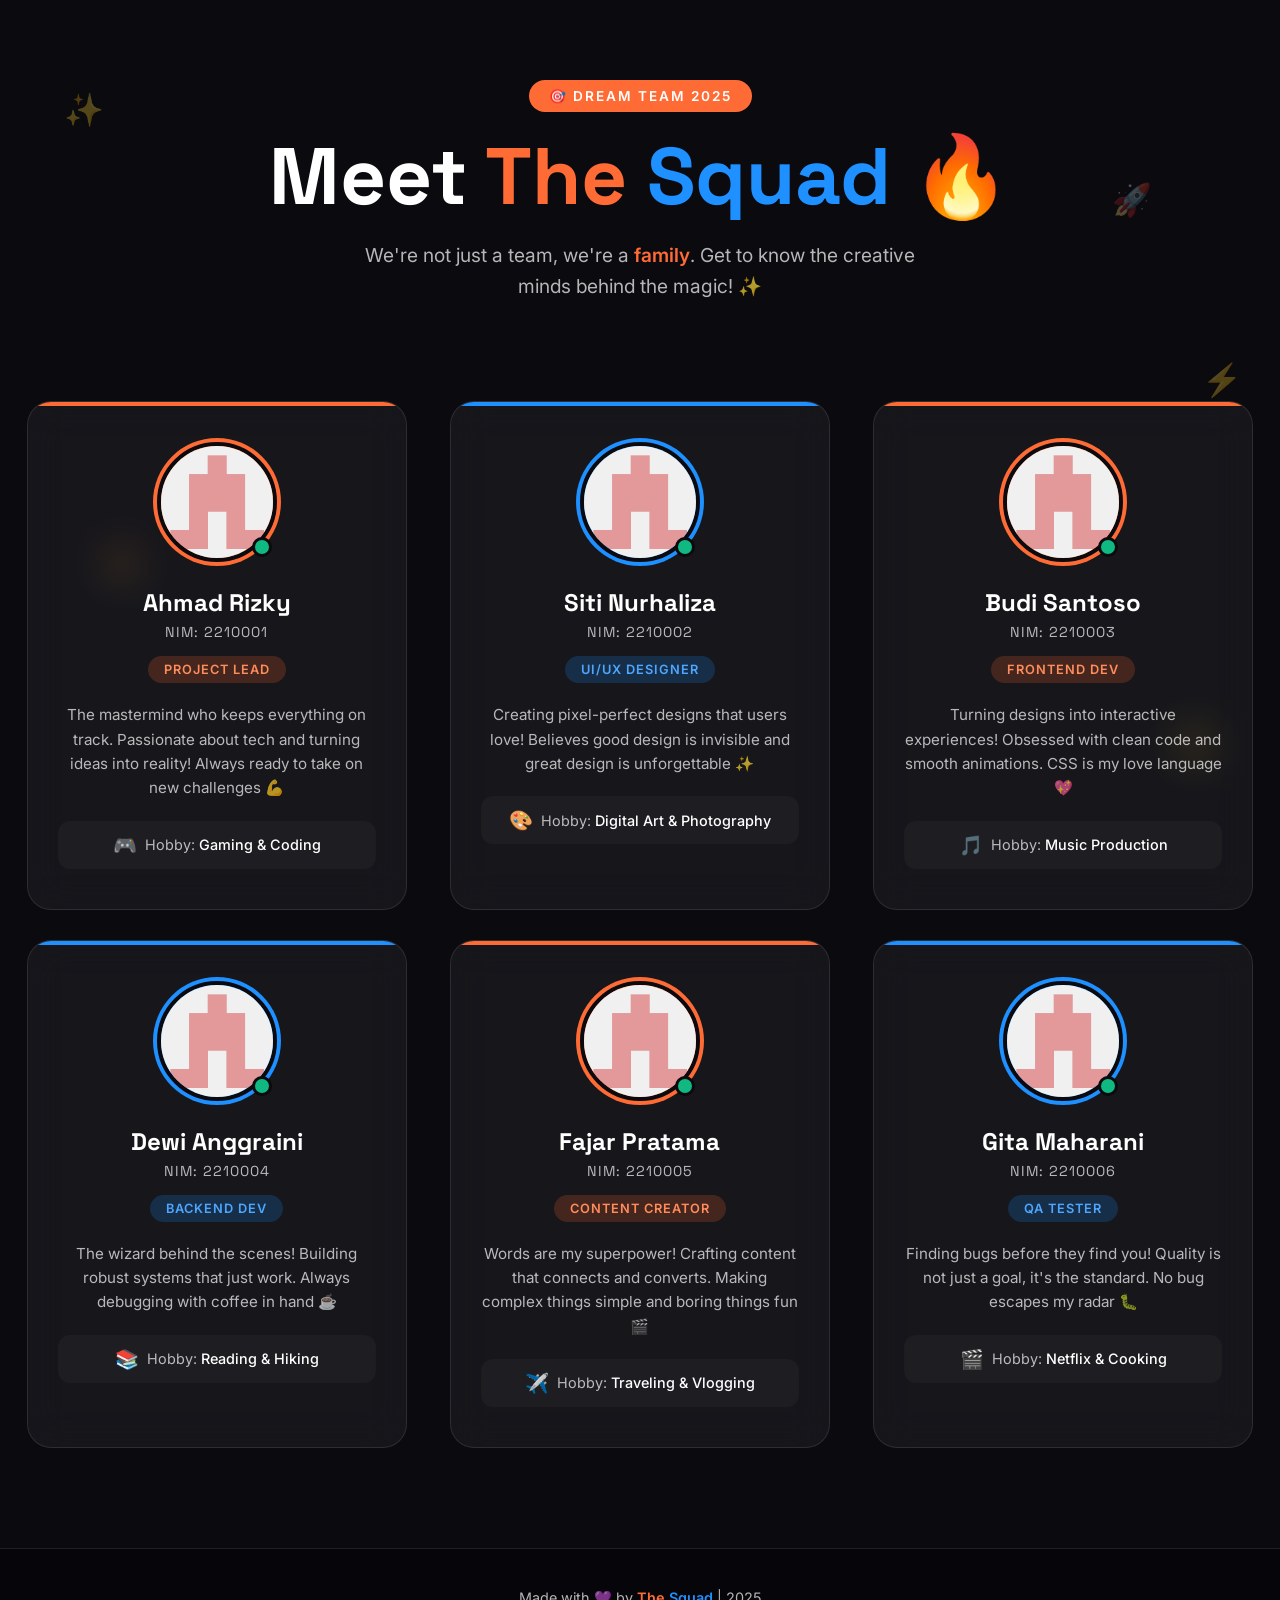
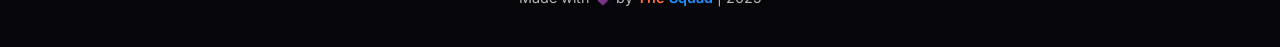
==== index.html @ 6468741b "Initial commit: Team landing page" ====
<!DOCTYPE html>
<html lang="en">

<head>
    <meta charset="UTF-8">
    <meta name="viewport" content="width=device-width, initial-scale=1.0">
    <title>Meet The Squad 🔥 | Our Amazing Team</title>
    <meta name="description" content="Get to know our incredible team members - the creative minds behind the magic!">
    <link rel="preconnect" href="https://fonts.googleapis.com">
    <link rel="preconnect" href="https://fonts.gstatic.com" crossorigin>
    <link
        href="https://fonts.googleapis.com/css2?family=Space+Grotesk:wght@400;500;600;700&family=Inter:wght@400;500;600&display=swap"
        rel="stylesheet">
    <link rel="stylesheet" href="styles.css">
</head>

<body>
    <!-- Background Pattern -->
    <div class="bg-pattern"></div>

    <!-- Floating Emojis -->
    <div class="floating-emoji" style="top: 10%; left: 5%;">✨</div>
    <div class="floating-emoji" style="top: 20%; right: 10%; animation-delay: -2s;">🚀</div>
    <div class="floating-emoji" style="top: 60%; left: 8%; animation-delay: -4s;">🔥</div>
    <div class="floating-emoji" style="top: 80%; right: 5%; animation-delay: -1s;">💪</div>
    <div class="floating-emoji" style="top: 40%; right: 3%; animation-delay: -3s;">⚡</div>

    <!-- Header -->
    <header>
        <div class="badge">🎯 Dream Team 2025</div>
        <h1>Meet <span class="highlight-orange">The</span> <span class="highlight-blue">Squad</span> 🔥</h1>
        <p class="subtitle">We're not just a team, we're a <span class="accent">family</span>. Get to know the creative
            minds behind the magic! ✨</p>
    </header>

    <!-- Team Section -->
    <section class="team-container">
        <div class="team-grid">
            <!-- Member 1 -->
            <div class="member-card">
                <div class="profile-wrapper">
                    <div class="profile-ring"></div>
                    <img src="imagefoto.png" alt="Ahmad Rizky" class="profile-img">
                    <div class="status-dot"></div>
                </div>
                <h3 class="member-name">Ahmad Rizky</h3>
                <p class="member-nim">NIM: 2210001</p>
                <span class="member-role">Project Lead</span>
                <p class="member-intro">The mastermind who keeps everything on track. Passionate about tech and turning
                    ideas into reality! Always ready to take on new challenges 💪</p>
                <div class="hobby-section">
                    <span class="hobby-icon">🎮</span>
                    <span class="hobby-text">Hobby: <span>Gaming & Coding</span></span>
                </div>
            </div>

            <!-- Member 2 -->
            <div class="member-card">
                <div class="profile-wrapper">
                    <div class="profile-ring"></div>
                    <img src="imagefoto.png" alt="Siti Nurhaliza" class="profile-img">
                    <div class="status-dot"></div>
                </div>
                <h3 class="member-name">Siti Nurhaliza</h3>
                <p class="member-nim">NIM: 2210002</p>
                <span class="member-role">UI/UX Designer</span>
                <p class="member-intro">Creating pixel-perfect designs that users love! Believes good design is
                    invisible and great design is unforgettable ✨</p>
                <div class="hobby-section">
                    <span class="hobby-icon">🎨</span>
                    <span class="hobby-text">Hobby: <span>Digital Art & Photography</span></span>
                </div>
            </div>

            <!-- Member 3 -->
            <div class="member-card">
                <div class="profile-wrapper">
                    <div class="profile-ring"></div>
                    <img src="imagefoto.png" alt="Budi Santoso" class="profile-img">
                    <div class="status-dot"></div>
                </div>
                <h3 class="member-name">Budi Santoso</h3>
                <p class="member-nim">NIM: 2210003</p>
                <span class="member-role">Frontend Dev</span>
                <p class="member-intro">Turning designs into interactive experiences! Obsessed with clean code and
                    smooth animations. CSS is my love language 💖</p>
                <div class="hobby-section">
                    <span class="hobby-icon">🎵</span>
                    <span class="hobby-text">Hobby: <span>Music Production</span></span>
                </div>
            </div>

            <!-- Member 4 -->
            <div class="member-card">
                <div class="profile-wrapper">
                    <div class="profile-ring"></div>
                    <img src="imagefoto.png" alt="Dewi Anggraini" class="profile-img">
                    <div class="status-dot"></div>
                </div>
                <h3 class="member-name">Dewi Anggraini</h3>
                <p class="member-nim">NIM: 2210004</p>
                <span class="member-role">Backend Dev</span>
                <p class="member-intro">The wizard behind the scenes! Building robust systems that just work. Always
                    debugging with coffee in hand ☕</p>
                <div class="hobby-section">
                    <span class="hobby-icon">📚</span>
                    <span class="hobby-text">Hobby: <span>Reading & Hiking</span></span>
                </div>
            </div>

            <!-- Member 5 -->
            <div class="member-card">
                <div class="profile-wrapper">
                    <div class="profile-ring"></div>
                    <img src="imagefoto.png" alt="Fajar Pratama" class="profile-img">
                    <div class="status-dot"></div>
                </div>
                <h3 class="member-name">Fajar Pratama</h3>
                <p class="member-nim">NIM: 2210005</p>
                <span class="member-role">Content Creator</span>
                <p class="member-intro">Words are my superpower! Crafting content that connects and converts. Making
                    complex things simple and boring things fun 🎬</p>
                <div class="hobby-section">
                    <span class="hobby-icon">✈️</span>
                    <span class="hobby-text">Hobby: <span>Traveling & Vlogging</span></span>
                </div>
            </div>

            <!-- Member 6 -->
            <div class="member-card">
                <div class="profile-wrapper">
                    <div class="profile-ring"></div>
                    <img src="imagefoto.png" alt="Gita Maharani" class="profile-img">
                    <div class="status-dot"></div>
                </div>
                <h3 class="member-name">Gita Maharani</h3>
                <p class="member-nim">NIM: 2210006</p>
                <span class="member-role">QA Tester</span>
                <p class="member-intro">Finding bugs before they find you! Quality is not just a goal, it's the
                    standard. No bug escapes my radar 🐛</p>
                <div class="hobby-section">
                    <span class="hobby-icon">🎬</span>
                    <span class="hobby-text">Hobby: <span>Netflix & Cooking</span></span>
                </div>
            </div>
        </div>
    </section>

    <!-- Footer -->
    <footer>
        <p class="footer-text">Made with 💜 by <span class="orange">The</span> <span class="blue">Squad</span> | 2025
        </p>
    </footer>

    <script src="script.js"></script>
</body>

</html>
---- styles.css ----
* {
    margin: 0;
    padding: 0;
    box-sizing: border-box;
}

:root {
    --orange: #ff6b35;
    --orange-light: #ff8c5a;
    --orange-dark: #e55a2b;
    --blue: #1e90ff;
    --blue-light: #4da6ff;
    --blue-dark: #0066cc;
    --dark-bg: #0a0a0f;
    --card-bg: rgba(255, 255, 255, 0.05);
    --text-primary: #ffffff;
    --text-secondary: rgba(255, 255, 255, 0.7);
    --glass-border: rgba(255, 255, 255, 0.1);
}

body {
    font-family: 'Inter', sans-serif;
    background: var(--dark-bg);
    color: var(--text-primary);
    min-height: 100vh;
    overflow-x: hidden;
}

/* Background Pattern */
.bg-pattern {
    position: fixed;
    top: 0;
    left: 0;
    width: 100%;
    height: 100%;
    z-index: -1;
    overflow: hidden;
    background: var(--dark-bg);
}

/* Floating Emojis */
.floating-emoji {
    position: fixed;
    font-size: 2rem;
    opacity: 0.3;
    animation: float 6s ease-in-out infinite;
    pointer-events: none;
    z-index: 0;
}

@keyframes float {

    0%,
    100% {
        transform: translateY(0) rotate(0deg);
    }

    50% {
        transform: translateY(-20px) rotate(10deg);
    }
}

/* Header Section */
header {
    text-align: center;
    padding: 80px 20px 60px;
    position: relative;
}

.badge {
    display: inline-block;
    background: var(--orange);
    padding: 8px 20px;
    border-radius: 50px;
    font-size: 0.85rem;
    font-weight: 600;
    text-transform: uppercase;
    letter-spacing: 2px;
    margin-bottom: 20px;
    animation: pulse 2s ease-in-out infinite;
}

@keyframes pulse {

    0%,
    100% {
        transform: scale(1);
    }

    50% {
        transform: scale(1.05);
    }
}

h1 {
    font-family: 'Space Grotesk', sans-serif;
    font-size: clamp(2.5rem, 8vw, 5rem);
    font-weight: 700;
    color: var(--text-primary);
    margin-bottom: 20px;
    line-height: 1.1;
}

h1 .highlight-orange {
    color: var(--orange);
}

h1 .highlight-blue {
    color: var(--blue);
}

.subtitle {
    font-size: 1.2rem;
    color: var(--text-secondary);
    max-width: 600px;
    margin: 0 auto;
    line-height: 1.6;
}

.subtitle .accent {
    color: var(--orange);
    font-weight: 600;
}

/* Team Grid */
.team-container {
    max-width: 1400px;
    margin: 0 auto;
    padding: 40px 20px 100px;
}

.team-grid {
    display: grid;
    grid-template-columns: repeat(auto-fit, minmax(320px, 1fr));
    gap: 30px;
    justify-items: center;
}

/* Member Card */
.member-card {
    background: var(--card-bg);
    backdrop-filter: blur(20px);
    border: 1px solid var(--glass-border);
    border-radius: 24px;
    padding: 40px 30px;
    width: 100%;
    max-width: 380px;
    text-align: center;
    position: relative;
    overflow: hidden;
    opacity: 0;
    transform: translateY(30px);
    transition: all 0.4s cubic-bezier(0.175, 0.885, 0.32, 1.275);
}

.member-card.visible {
    opacity: 1;
    transform: translateY(0);
}

.member-card::before {
    content: '';
    position: absolute;
    top: 0;
    left: 0;
    right: 0;
    height: 4px;
    border-radius: 24px 24px 0 0;
}

.member-card:nth-child(odd)::before {
    background: var(--orange);
}

.member-card:nth-child(even)::before {
    background: var(--blue);
}

.member-card:hover {
    transform: translateY(-10px) scale(1.02);
    border-color: rgba(255, 255, 255, 0.2);
}

.member-card:nth-child(odd):hover {
    box-shadow: 0 25px 50px -12px rgba(255, 107, 53, 0.3);
}

.member-card:nth-child(even):hover {
    box-shadow: 0 25px 50px -12px rgba(30, 144, 255, 0.3);
}

/* Profile Image */
.profile-wrapper {
    position: relative;
    width: 120px;
    height: 120px;
    margin: 0 auto 25px;
}

.profile-ring {
    position: absolute;
    inset: -4px;
    border-radius: 50%;
    padding: 4px;
}

.member-card:nth-child(odd) .profile-ring {
    background: var(--orange);
}

.member-card:nth-child(even) .profile-ring {
    background: var(--blue);
}

.profile-img {
    width: 120px;
    height: 120px;
    border-radius: 50%;
    object-fit: cover;
    border: 4px solid var(--dark-bg);
    position: relative;
    z-index: 1;
    transition: transform 0.3s ease;
}

.member-card:hover .profile-img {
    transform: scale(1.1);
}

.status-dot {
    position: absolute;
    bottom: 5px;
    right: 5px;
    width: 20px;
    height: 20px;
    background: #10b981;
    border: 3px solid var(--dark-bg);
    border-radius: 50%;
    z-index: 2;
    animation: statusPulse 2s ease-in-out infinite;
}

@keyframes statusPulse {

    0%,
    100% {
        box-shadow: 0 0 0 0 rgba(16, 185, 129, 0.4);
    }

    50% {
        box-shadow: 0 0 0 8px rgba(16, 185, 129, 0);
    }
}

/* Member Info */
.member-name {
    font-family: 'Space Grotesk', sans-serif;
    font-size: 1.5rem;
    font-weight: 700;
    margin-bottom: 5px;
}

.member-nim {
    font-size: 0.9rem;
    color: var(--text-secondary);
    margin-bottom: 15px;
    font-family: 'Space Grotesk', monospace;
    letter-spacing: 1px;
}

.member-role {
    display: inline-block;
    padding: 6px 16px;
    border-radius: 50px;
    font-size: 0.8rem;
    font-weight: 600;
    margin-bottom: 20px;
    text-transform: uppercase;
    letter-spacing: 1px;
}

.member-card:nth-child(odd) .member-role {
    background: rgba(255, 107, 53, 0.2);
    color: var(--orange-light);
}

.member-card:nth-child(even) .member-role {
    background: rgba(30, 144, 255, 0.2);
    color: var(--blue-light);
}

.member-intro {
    font-size: 0.95rem;
    color: var(--text-secondary);
    line-height: 1.6;
    margin-bottom: 20px;
}

/* Hobby Tag */
.hobby-section {
    display: flex;
    align-items: center;
    justify-content: center;
    gap: 8px;
    padding: 12px;
    background: rgba(255, 255, 255, 0.03);
    border-radius: 12px;
    margin-top: 15px;
}

.hobby-icon {
    font-size: 1.2rem;
}

.hobby-text {
    font-size: 0.9rem;
    color: var(--text-secondary);
}

.hobby-text span {
    color: var(--text-primary);
    font-weight: 500;
}

/* Footer */
footer {
    text-align: center;
    padding: 40px 20px;
    border-top: 1px solid var(--glass-border);
    background: rgba(0, 0, 0, 0.3);
}

.footer-text {
    color: var(--text-secondary);
    font-size: 0.9rem;
}

.footer-text .orange {
    color: var(--orange);
    font-weight: 600;
}

.footer-text .blue {
    color: var(--blue);
    font-weight: 600;
}

/* Responsive */
@media (max-width: 768px) {
    header {
        padding: 60px 20px 40px;
    }

    .team-grid {
        grid-template-columns: 1fr;
    }

    .member-card {
        max-width: 100%;
    }
}
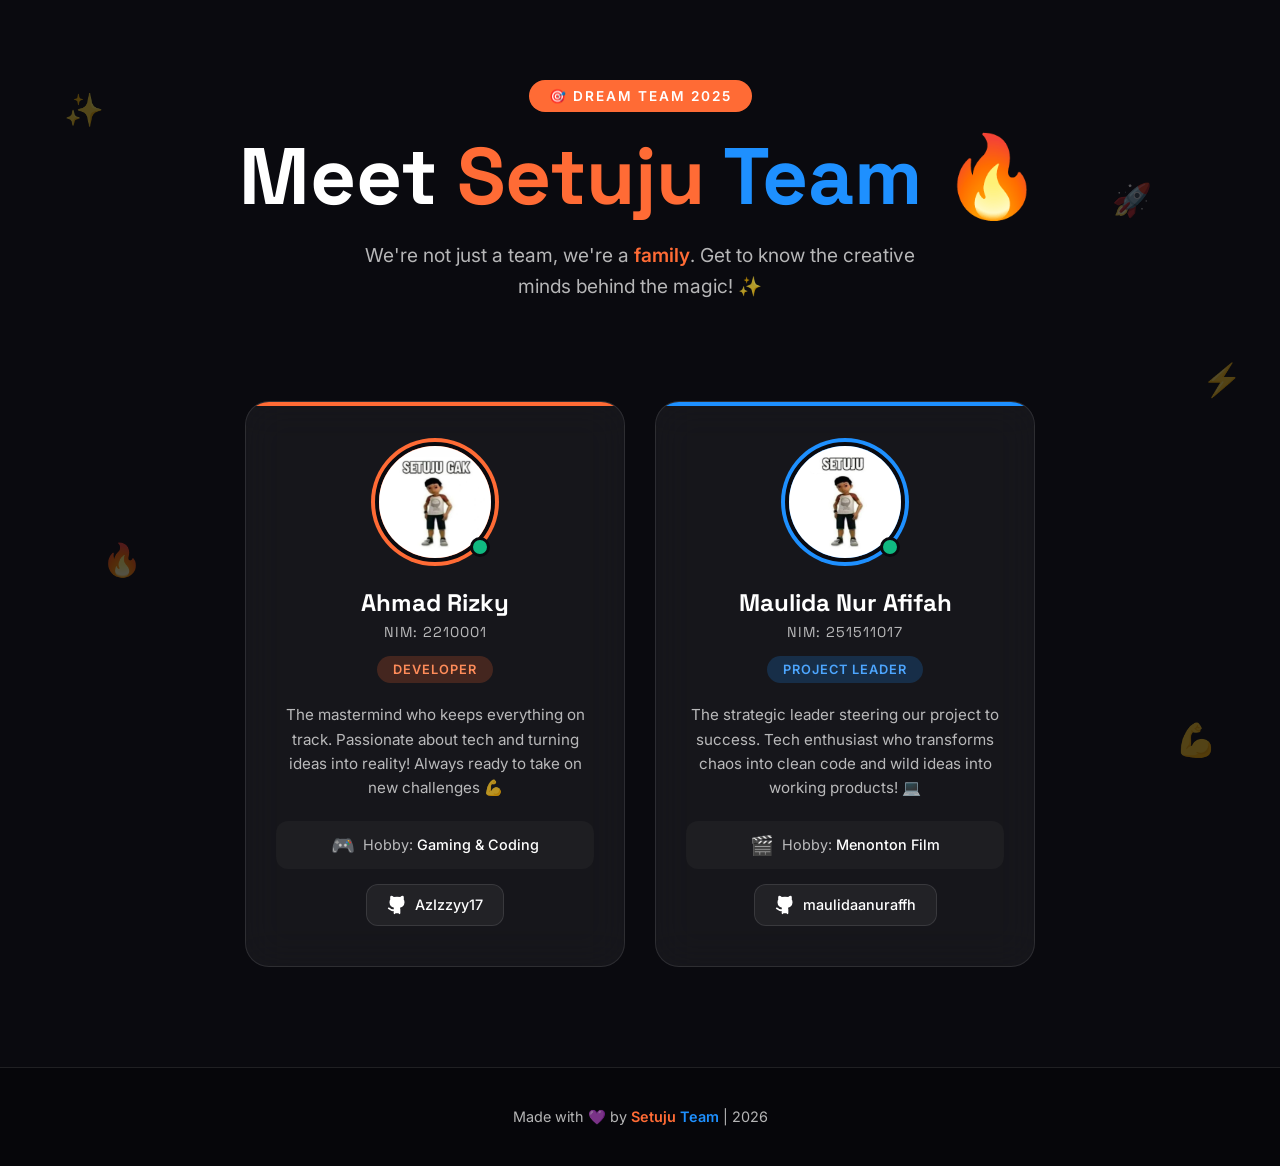
==== commit c26a5e3e: "Update: identitas Maulida" ====
--- a/index.html
+++ b/index.html
@@ -4,7 +4,7 @@
 <head>
     <meta charset="UTF-8">
     <meta name="viewport" content="width=device-width, initial-scale=1.0">
-    <title>Meet The Squad 🔥 | Our Amazing Team</title>
+    <title>Meet Setuju Team 🔥 | Our Amazing Team</title>
     <meta name="description" content="Get to know our incredible team members - the creative minds behind the magic!">
     <link rel="preconnect" href="https://fonts.googleapis.com">
     <link rel="preconnect" href="https://fonts.gstatic.com" crossorigin>
@@ -28,7 +28,7 @@
     <!-- Header -->
     <header>
         <div class="badge">🎯 Dream Team 2025</div>
-        <h1>Meet <span class="highlight-orange">The</span> <span class="highlight-blue">Squad</span> 🔥</h1>
+        <h1>Meet <span class="highlight-orange">Setuju</span> <span class="highlight-blue">Team</span> 🔥</h1>
         <p class="subtitle">We're not just a team, we're a <span class="accent">family</span>. Get to know the creative
             minds behind the magic! ✨</p>
     </header>
@@ -40,17 +40,23 @@
             <div class="member-card">
                 <div class="profile-wrapper">
                     <div class="profile-ring"></div>
-                    <img src="imagefoto.png" alt="Ahmad Rizky" class="profile-img">
+                    <img src="ikhwan.jpeg" alt="Ahmad Rizky" class="profile-img">
                     <div class="status-dot"></div>
                 </div>
                 <h3 class="member-name">Ahmad Rizky</h3>
                 <p class="member-nim">NIM: 2210001</p>
-                <span class="member-role">Project Lead</span>
+                <span class="member-role">Developer</span>
                 <p class="member-intro">The mastermind who keeps everything on track. Passionate about tech and turning
                     ideas into reality! Always ready to take on new challenges 💪</p>
                 <div class="hobby-section">
                     <span class="hobby-icon">🎮</span>
                     <span class="hobby-text">Hobby: <span>Gaming & Coding</span></span>
+                </div>
+                <div class="social-links">
+                <a href="https://github.com/AzIzzyy17" target="_blank" class="github-btn">
+                    <svg xmlns="http://www.w3.org/2000/svg" width="20" height="20" viewBox="0 0 24 24" fill="none" stroke="currentColor" stroke-width="2" stroke-linecap="round" stroke-linejoin="round" class="github-icon"><path d="M15 22v-4a4.8 4.8 0 0 0-1-3.5c3 0 6-2 6-5.5.08-1.25-.27-2.48-1-3.5.28-1.15.28-2.35 0-3.5 0 0-1 0-3 1.5-2.64-.5-5.36-.5-8 0C6 2 5 2 5 2c-.3 1.15-.3 2.35 0 3.5A5.403 5.403 0 0 0 4 9c0 3.5 3 5.5 6 5.5-.39.49-.68 1.05-.85 1.65-.17.6-.22 1.23-.15 1.85v4"></path><path d="M9 18c-4.51 2-5-2-7-2"></path></svg>
+                    AzIzzyy17
+                </a>
                 </div>
             </div>
 
@@ -58,97 +64,32 @@
             <div class="member-card">
                 <div class="profile-wrapper">
                     <div class="profile-ring"></div>
-                    <img src="imagefoto.png" alt="Siti Nurhaliza" class="profile-img">
+                    <img src="maulida.jpeg" alt="Maulida Nur Afifah" class="profile-img">
                     <div class="status-dot"></div>
                 </div>
-                <h3 class="member-name">Siti Nurhaliza</h3>
-                <p class="member-nim">NIM: 2210002</p>
-                <span class="member-role">UI/UX Designer</span>
-                <p class="member-intro">Creating pixel-perfect designs that users love! Believes good design is
-                    invisible and great design is unforgettable ✨</p>
+                <h3 class="member-name">Maulida Nur Afifah</h3>
+                <p class="member-nim">NIM: 251511017</p>
+                <span class="member-role">Project Leader</span>
+                <p class="member-intro">The strategic leader steering our project to success. Tech enthusiast who transforms 
+                    chaos into clean code and wild ideas into working products! 💻</p>
                 <div class="hobby-section">
-                    <span class="hobby-icon">🎨</span>
-                    <span class="hobby-text">Hobby: <span>Digital Art & Photography</span></span>
+                    <span class="hobby-icon">🎬</span>
+                    <span class="hobby-text">Hobby: <span>Menonton Film</span></span>
+                </div>
+                <div class="social-links">
+                <a href="https://github.com/maulidaanuraffh" target="_blank" class="github-btn">
+                    <svg xmlns="http://www.w3.org/2000/svg" width="20" height="20" viewBox="0 0 24 24" fill="none" stroke="currentColor" stroke-width="2" stroke-linecap="round" stroke-linejoin="round" class="github-icon"><path d="M15 22v-4a4.8 4.8 0 0 0-1-3.5c3 0 6-2 6-5.5.08-1.25-.27-2.48-1-3.5.28-1.15.28-2.35 0-3.5 0 0-1 0-3 1.5-2.64-.5-5.36-.5-8 0C6 2 5 2 5 2c-.3 1.15-.3 2.35 0 3.5A5.403 5.403 0 0 0 4 9c0 3.5 3 5.5 6 5.5-.39.49-.68 1.05-.85 1.65-.17.6-.22 1.23-.15 1.85v4"></path><path d="M9 18c-4.51 2-5-2-7-2"></path></svg>
+                    maulidaanuraffh
+                </a>
                 </div>
             </div>
 
-            <!-- Member 3 -->
-            <div class="member-card">
-                <div class="profile-wrapper">
-                    <div class="profile-ring"></div>
-                    <img src="imagefoto.png" alt="Budi Santoso" class="profile-img">
-                    <div class="status-dot"></div>
-                </div>
-                <h3 class="member-name">Budi Santoso</h3>
-                <p class="member-nim">NIM: 2210003</p>
-                <span class="member-role">Frontend Dev</span>
-                <p class="member-intro">Turning designs into interactive experiences! Obsessed with clean code and
-                    smooth animations. CSS is my love language 💖</p>
-                <div class="hobby-section">
-                    <span class="hobby-icon">🎵</span>
-                    <span class="hobby-text">Hobby: <span>Music Production</span></span>
-                </div>
-            </div>
-
-            <!-- Member 4 -->
-            <div class="member-card">
-                <div class="profile-wrapper">
-                    <div class="profile-ring"></div>
-                    <img src="imagefoto.png" alt="Dewi Anggraini" class="profile-img">
-                    <div class="status-dot"></div>
-                </div>
-                <h3 class="member-name">Dewi Anggraini</h3>
-                <p class="member-nim">NIM: 2210004</p>
-                <span class="member-role">Backend Dev</span>
-                <p class="member-intro">The wizard behind the scenes! Building robust systems that just work. Always
-                    debugging with coffee in hand ☕</p>
-                <div class="hobby-section">
-                    <span class="hobby-icon">📚</span>
-                    <span class="hobby-text">Hobby: <span>Reading & Hiking</span></span>
-                </div>
-            </div>
-
-            <!-- Member 5 -->
-            <div class="member-card">
-                <div class="profile-wrapper">
-                    <div class="profile-ring"></div>
-                    <img src="imagefoto.png" alt="Fajar Pratama" class="profile-img">
-                    <div class="status-dot"></div>
-                </div>
-                <h3 class="member-name">Fajar Pratama</h3>
-                <p class="member-nim">NIM: 2210005</p>
-                <span class="member-role">Content Creator</span>
-                <p class="member-intro">Words are my superpower! Crafting content that connects and converts. Making
-                    complex things simple and boring things fun 🎬</p>
-                <div class="hobby-section">
-                    <span class="hobby-icon">✈️</span>
-                    <span class="hobby-text">Hobby: <span>Traveling & Vlogging</span></span>
-                </div>
-            </div>
-
-            <!-- Member 6 -->
-            <div class="member-card">
-                <div class="profile-wrapper">
-                    <div class="profile-ring"></div>
-                    <img src="imagefoto.png" alt="Gita Maharani" class="profile-img">
-                    <div class="status-dot"></div>
-                </div>
-                <h3 class="member-name">Gita Maharani</h3>
-                <p class="member-nim">NIM: 2210006</p>
-                <span class="member-role">QA Tester</span>
-                <p class="member-intro">Finding bugs before they find you! Quality is not just a goal, it's the
-                    standard. No bug escapes my radar 🐛</p>
-                <div class="hobby-section">
-                    <span class="hobby-icon">🎬</span>
-                    <span class="hobby-text">Hobby: <span>Netflix & Cooking</span></span>
-                </div>
-            </div>
         </div>
     </section>
 
     <!-- Footer -->
     <footer>
-        <p class="footer-text">Made with 💜 by <span class="orange">The</span> <span class="blue">Squad</span> | 2025
+        <p class="footer-text">Made with 💜 by <span class="orange">Setuju</span> <span class="blue">Team</span> | 2026
         </p>
     </footer>
 
--- a/styles.css
+++ b/styles.css
@@ -130,10 +130,12 @@
 }
 
 .team-grid {
-    display: grid;
-    grid-template-columns: repeat(auto-fit, minmax(320px, 1fr));
+    display: flex;
+    flex-wrap: wrap;
     gap: 30px;
-    justify-items: center;
+    justify-content: center;
+    max-width: 850px;
+    margin: 0 auto;
 }
 
 /* Member Card */
@@ -322,6 +324,45 @@
     font-weight: 500;
 }
 
+/* GitHub Button */
+.github-btn {
+    display: inline-flex;
+    align-items: center;
+    gap: 8px;
+    padding: 10px 20px;
+    margin-top: 15px;
+    background: rgba(255, 255, 255, 0.05);
+    border: 1px solid var(--glass-border);
+    border-radius: 12px;
+    color: var(--text-primary);
+    text-decoration: none;
+    font-size: 0.9rem;
+    font-weight: 500;
+    transition: all 0.3s ease;
+}
+
+.github-btn:hover {
+    background: rgba(255, 255, 255, 0.1);
+    border-color: rgba(255, 255, 255, 0.3);
+    transform: translateY(-2px);
+}
+
+.member-card:nth-child(odd) .github-btn:hover {
+    border-color: var(--orange);
+    box-shadow: 0 0 20px rgba(255, 107, 53, 0.3);
+}
+
+.member-card:nth-child(even) .github-btn:hover {
+    border-color: var(--blue);
+    box-shadow: 0 0 20px rgba(30, 144, 255, 0.3);
+}
+
+.github-icon {
+    width: 20px;
+    height: 20px;
+    fill: currentColor;
+}
+
 /* Footer */
 footer {
     text-align: center;
@@ -352,7 +393,8 @@
     }
 
     .team-grid {
-        grid-template-columns: 1fr;
+        flex-direction: column;
+        align-items: center;
     }
 
     .member-card {
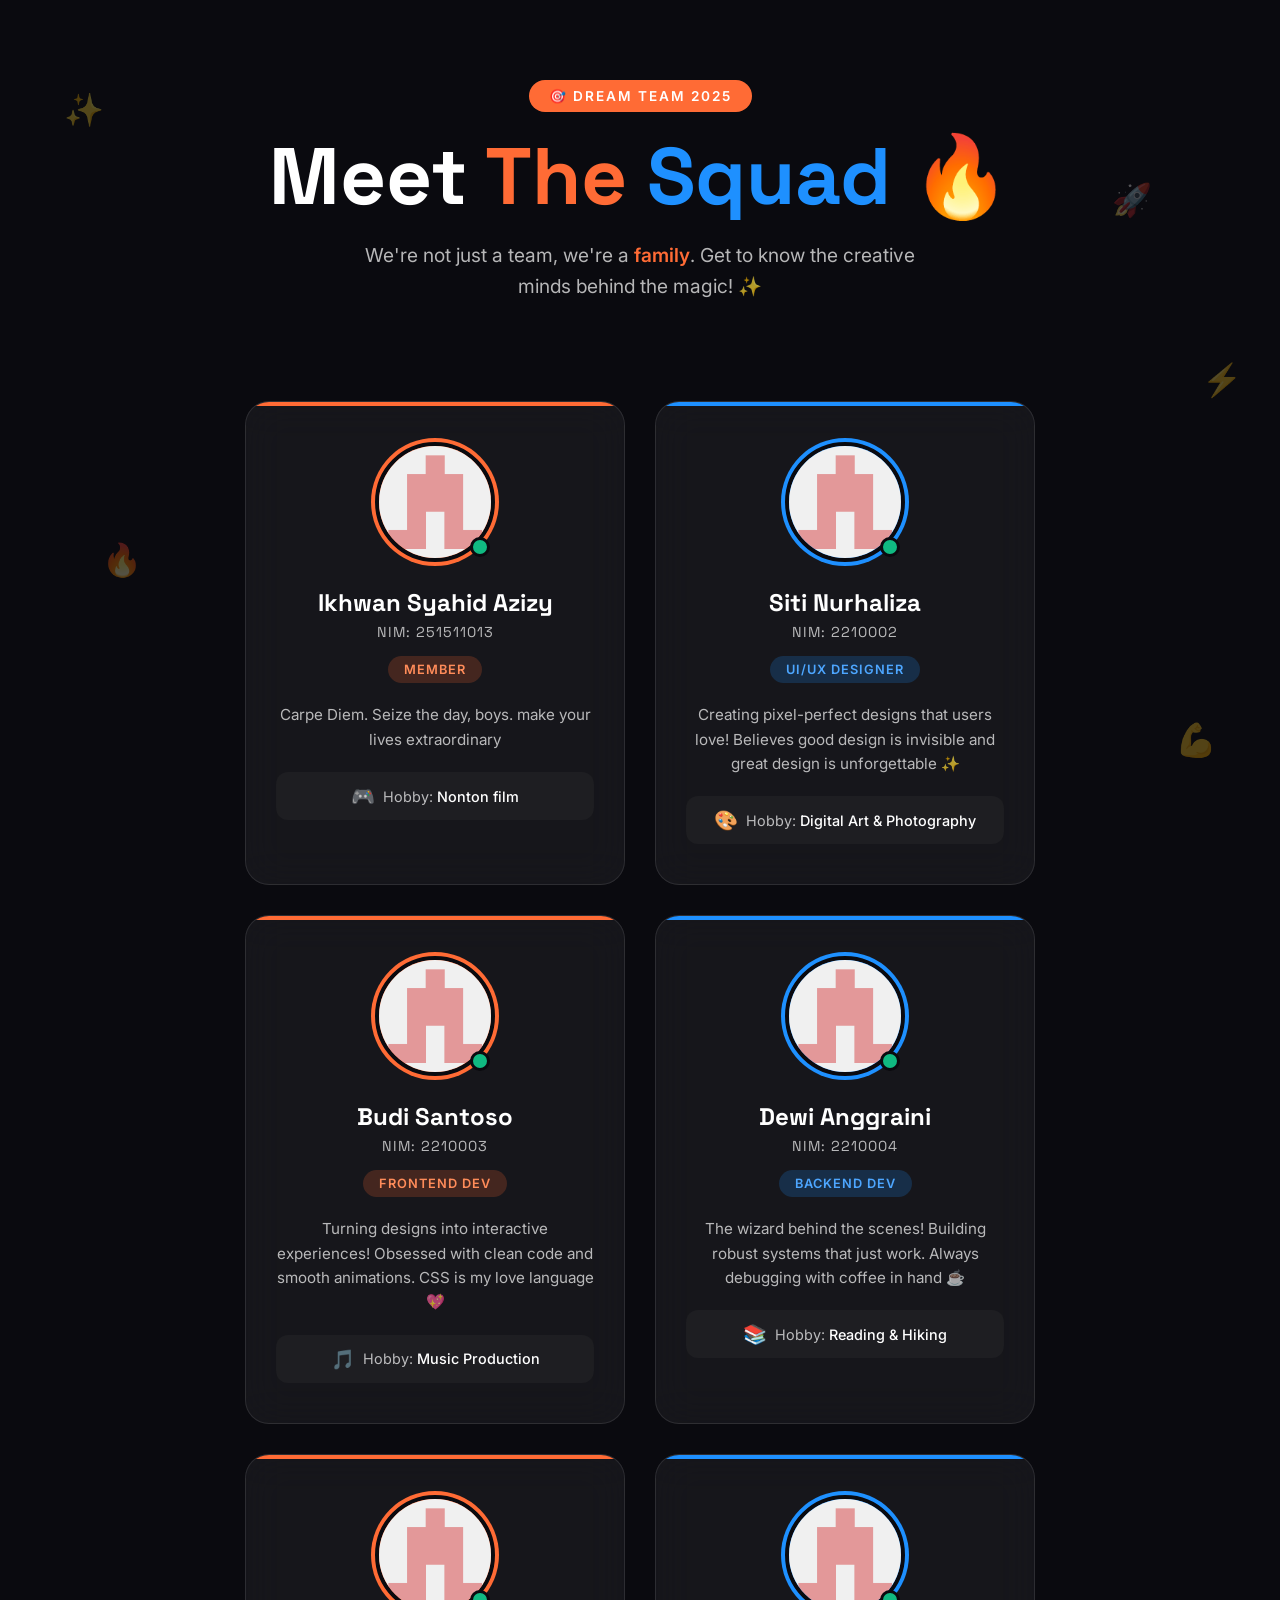
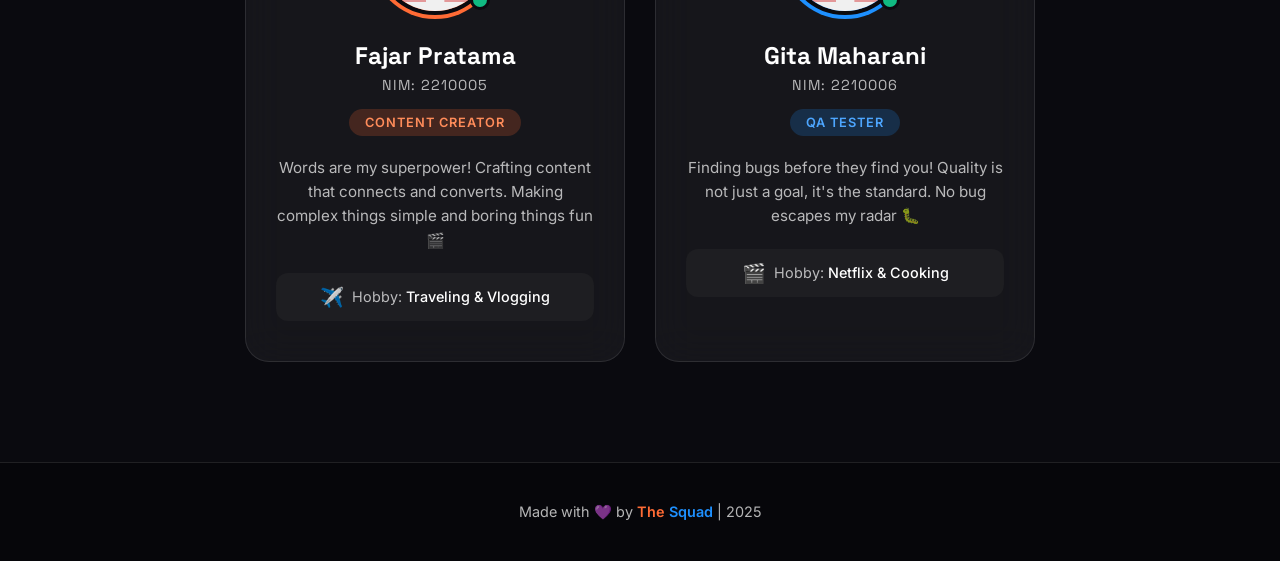
==== commit ace268fe: "Update: identitas Ikhwan Izzy" ====
--- a/index.html
+++ b/index.html
@@ -4,7 +4,7 @@
 <head>
     <meta charset="UTF-8">
     <meta name="viewport" content="width=device-width, initial-scale=1.0">
-    <title>Meet Setuju Team 🔥 | Our Amazing Team</title>
+    <title>Meet The Squad 🔥 | Our Amazing Team</title>
     <meta name="description" content="Get to know our incredible team members - the creative minds behind the magic!">
     <link rel="preconnect" href="https://fonts.googleapis.com">
     <link rel="preconnect" href="https://fonts.gstatic.com" crossorigin>
@@ -28,7 +28,7 @@
     <!-- Header -->
     <header>
         <div class="badge">🎯 Dream Team 2025</div>
-        <h1>Meet <span class="highlight-orange">Setuju</span> <span class="highlight-blue">Team</span> 🔥</h1>
+        <h1>Meet <span class="highlight-orange">The</span> <span class="highlight-blue">Squad</span> 🔥</h1>
         <p class="subtitle">We're not just a team, we're a <span class="accent">family</span>. Get to know the creative
             minds behind the magic! ✨</p>
     </header>
@@ -40,23 +40,16 @@
             <div class="member-card">
                 <div class="profile-wrapper">
                     <div class="profile-ring"></div>
-                    <img src="ikhwan.jpeg" alt="Ahmad Rizky" class="profile-img">
+                    <img src="imagefoto.png" alt="Ahmad Rizky" class="profile-img">
                     <div class="status-dot"></div>
                 </div>
-                <h3 class="member-name">Ahmad Rizky</h3>
-                <p class="member-nim">NIM: 2210001</p>
-                <span class="member-role">Developer</span>
-                <p class="member-intro">The mastermind who keeps everything on track. Passionate about tech and turning
-                    ideas into reality! Always ready to take on new challenges 💪</p>
+                <h3 class="member-name">Ikhwan Syahid Azizy</h3>
+                <p class="member-nim">NIM: 251511013</p>
+                <span class="member-role">Member</span>
+                <p class="member-intro">Carpe Diem. Seize the day, boys. make your lives extraordinary</p>
                 <div class="hobby-section">
                     <span class="hobby-icon">🎮</span>
-                    <span class="hobby-text">Hobby: <span>Gaming & Coding</span></span>
-                </div>
-                <div class="social-links">
-                <a href="https://github.com/AzIzzyy17" target="_blank" class="github-btn">
-                    <svg xmlns="http://www.w3.org/2000/svg" width="20" height="20" viewBox="0 0 24 24" fill="none" stroke="currentColor" stroke-width="2" stroke-linecap="round" stroke-linejoin="round" class="github-icon"><path d="M15 22v-4a4.8 4.8 0 0 0-1-3.5c3 0 6-2 6-5.5.08-1.25-.27-2.48-1-3.5.28-1.15.28-2.35 0-3.5 0 0-1 0-3 1.5-2.64-.5-5.36-.5-8 0C6 2 5 2 5 2c-.3 1.15-.3 2.35 0 3.5A5.403 5.403 0 0 0 4 9c0 3.5 3 5.5 6 5.5-.39.49-.68 1.05-.85 1.65-.17.6-.22 1.23-.15 1.85v4"></path><path d="M9 18c-4.51 2-5-2-7-2"></path></svg>
-                    AzIzzyy17
-                </a>
+                    <span class="hobby-text">Hobby: <span>Nonton film</span></span>
                 </div>
             </div>
 
@@ -64,32 +57,97 @@
             <div class="member-card">
                 <div class="profile-wrapper">
                     <div class="profile-ring"></div>
-                    <img src="maulida.jpeg" alt="Maulida Nur Afifah" class="profile-img">
+                    <img src="imagefoto.png" alt="Siti Nurhaliza" class="profile-img">
                     <div class="status-dot"></div>
                 </div>
-                <h3 class="member-name">Maulida Nur Afifah</h3>
-                <p class="member-nim">NIM: 251511017</p>
-                <span class="member-role">Project Leader</span>
-                <p class="member-intro">The strategic leader steering our project to success. Tech enthusiast who transforms 
-                    chaos into clean code and wild ideas into working products! 💻</p>
+                <h3 class="member-name">Siti Nurhaliza</h3>
+                <p class="member-nim">NIM: 2210002</p>
+                <span class="member-role">UI/UX Designer</span>
+                <p class="member-intro">Creating pixel-perfect designs that users love! Believes good design is
+                    invisible and great design is unforgettable ✨</p>
                 <div class="hobby-section">
-                    <span class="hobby-icon">🎬</span>
-                    <span class="hobby-text">Hobby: <span>Menonton Film</span></span>
-                </div>
-                <div class="social-links">
-                <a href="https://github.com/maulidaanuraffh" target="_blank" class="github-btn">
-                    <svg xmlns="http://www.w3.org/2000/svg" width="20" height="20" viewBox="0 0 24 24" fill="none" stroke="currentColor" stroke-width="2" stroke-linecap="round" stroke-linejoin="round" class="github-icon"><path d="M15 22v-4a4.8 4.8 0 0 0-1-3.5c3 0 6-2 6-5.5.08-1.25-.27-2.48-1-3.5.28-1.15.28-2.35 0-3.5 0 0-1 0-3 1.5-2.64-.5-5.36-.5-8 0C6 2 5 2 5 2c-.3 1.15-.3 2.35 0 3.5A5.403 5.403 0 0 0 4 9c0 3.5 3 5.5 6 5.5-.39.49-.68 1.05-.85 1.65-.17.6-.22 1.23-.15 1.85v4"></path><path d="M9 18c-4.51 2-5-2-7-2"></path></svg>
-                    maulidaanuraffh
-                </a>
+                    <span class="hobby-icon">🎨</span>
+                    <span class="hobby-text">Hobby: <span>Digital Art & Photography</span></span>
                 </div>
             </div>
 
+            <!-- Member 3 -->
+            <div class="member-card">
+                <div class="profile-wrapper">
+                    <div class="profile-ring"></div>
+                    <img src="imagefoto.png" alt="Budi Santoso" class="profile-img">
+                    <div class="status-dot"></div>
+                </div>
+                <h3 class="member-name">Budi Santoso</h3>
+                <p class="member-nim">NIM: 2210003</p>
+                <span class="member-role">Frontend Dev</span>
+                <p class="member-intro">Turning designs into interactive experiences! Obsessed with clean code and
+                    smooth animations. CSS is my love language 💖</p>
+                <div class="hobby-section">
+                    <span class="hobby-icon">🎵</span>
+                    <span class="hobby-text">Hobby: <span>Music Production</span></span>
+                </div>
+            </div>
+
+            <!-- Member 4 -->
+            <div class="member-card">
+                <div class="profile-wrapper">
+                    <div class="profile-ring"></div>
+                    <img src="imagefoto.png" alt="Dewi Anggraini" class="profile-img">
+                    <div class="status-dot"></div>
+                </div>
+                <h3 class="member-name">Dewi Anggraini</h3>
+                <p class="member-nim">NIM: 2210004</p>
+                <span class="member-role">Backend Dev</span>
+                <p class="member-intro">The wizard behind the scenes! Building robust systems that just work. Always
+                    debugging with coffee in hand ☕</p>
+                <div class="hobby-section">
+                    <span class="hobby-icon">📚</span>
+                    <span class="hobby-text">Hobby: <span>Reading & Hiking</span></span>
+                </div>
+            </div>
+
+            <!-- Member 5 -->
+            <div class="member-card">
+                <div class="profile-wrapper">
+                    <div class="profile-ring"></div>
+                    <img src="imagefoto.png" alt="Fajar Pratama" class="profile-img">
+                    <div class="status-dot"></div>
+                </div>
+                <h3 class="member-name">Fajar Pratama</h3>
+                <p class="member-nim">NIM: 2210005</p>
+                <span class="member-role">Content Creator</span>
+                <p class="member-intro">Words are my superpower! Crafting content that connects and converts. Making
+                    complex things simple and boring things fun 🎬</p>
+                <div class="hobby-section">
+                    <span class="hobby-icon">✈️</span>
+                    <span class="hobby-text">Hobby: <span>Traveling & Vlogging</span></span>
+                </div>
+            </div>
+
+            <!-- Member 6 -->
+            <div class="member-card">
+                <div class="profile-wrapper">
+                    <div class="profile-ring"></div>
+                    <img src="imagefoto.png" alt="Gita Maharani" class="profile-img">
+                    <div class="status-dot"></div>
+                </div>
+                <h3 class="member-name">Gita Maharani</h3>
+                <p class="member-nim">NIM: 2210006</p>
+                <span class="member-role">QA Tester</span>
+                <p class="member-intro">Finding bugs before they find you! Quality is not just a goal, it's the
+                    standard. No bug escapes my radar 🐛</p>
+                <div class="hobby-section">
+                    <span class="hobby-icon">🎬</span>
+                    <span class="hobby-text">Hobby: <span>Netflix & Cooking</span></span>
+                </div>
+            </div>
         </div>
     </section>
 
     <!-- Footer -->
     <footer>
-        <p class="footer-text">Made with 💜 by <span class="orange">Setuju</span> <span class="blue">Team</span> | 2026
+        <p class="footer-text">Made with 💜 by <span class="orange">The</span> <span class="blue">Squad</span> | 2025
         </p>
     </footer>
 
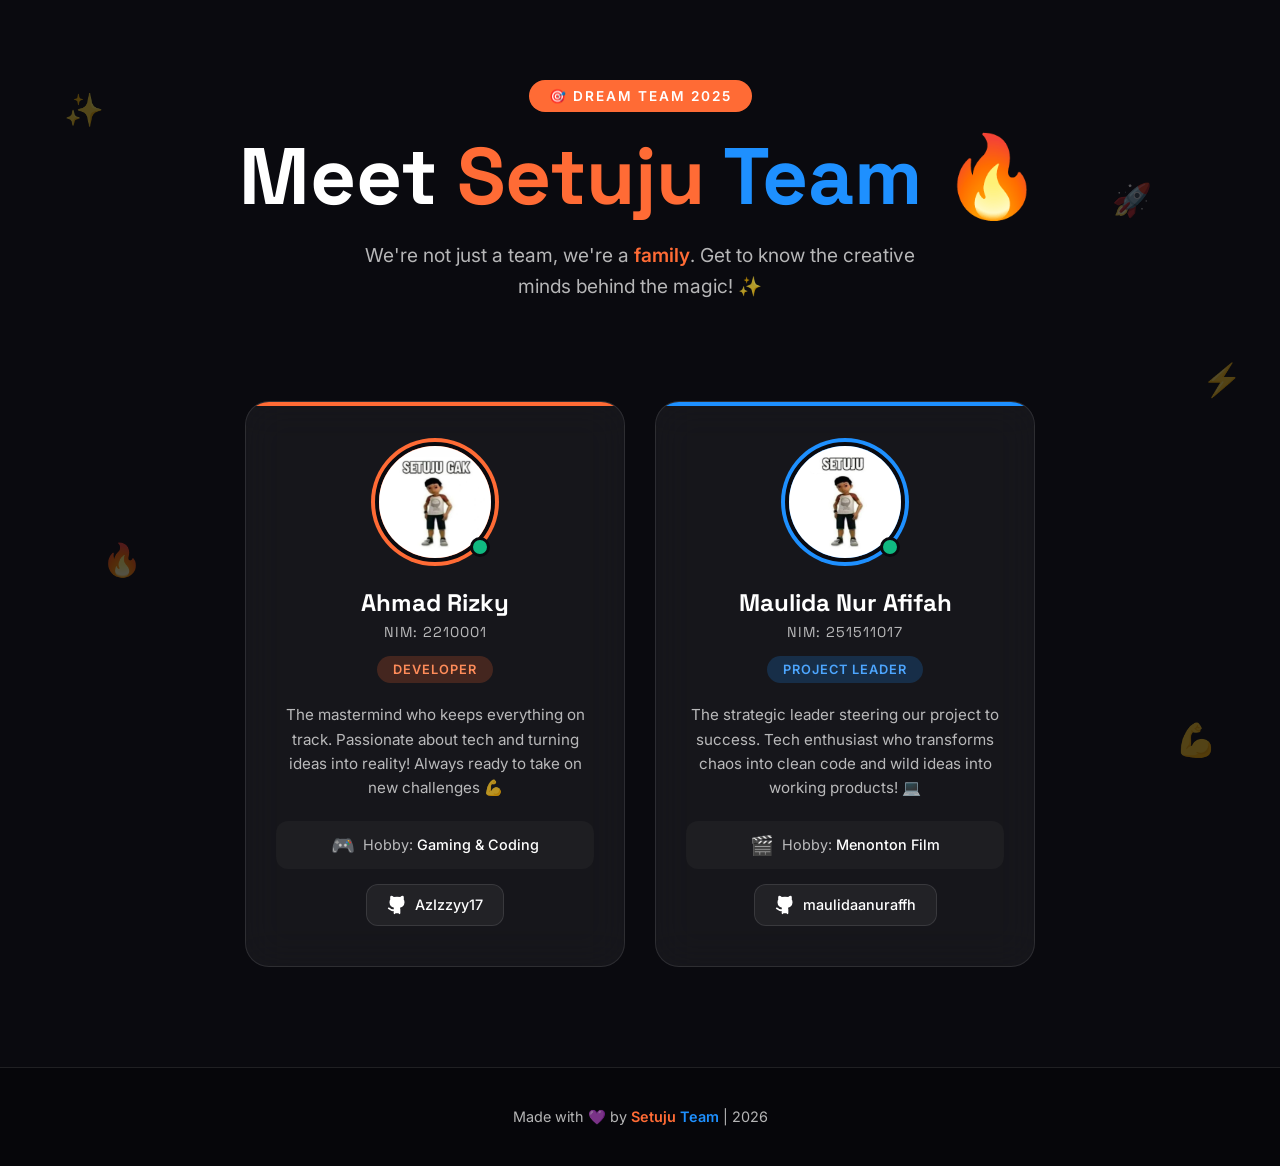
==== commit 52c5ced3: "Merge pull request #1 from maulidaanuraffh/maulida Update: identitas Maulida" ====
--- a/index.html
+++ b/index.html
@@ -4,7 +4,7 @@
 <head>
     <meta charset="UTF-8">
     <meta name="viewport" content="width=device-width, initial-scale=1.0">
-    <title>Meet The Squad 🔥 | Our Amazing Team</title>
+    <title>Meet Setuju Team 🔥 | Our Amazing Team</title>
     <meta name="description" content="Get to know our incredible team members - the creative minds behind the magic!">
     <link rel="preconnect" href="https://fonts.googleapis.com">
     <link rel="preconnect" href="https://fonts.gstatic.com" crossorigin>
@@ -28,7 +28,7 @@
     <!-- Header -->
     <header>
         <div class="badge">🎯 Dream Team 2025</div>
-        <h1>Meet <span class="highlight-orange">The</span> <span class="highlight-blue">Squad</span> 🔥</h1>
+        <h1>Meet <span class="highlight-orange">Setuju</span> <span class="highlight-blue">Team</span> 🔥</h1>
         <p class="subtitle">We're not just a team, we're a <span class="accent">family</span>. Get to know the creative
             minds behind the magic! ✨</p>
     </header>
@@ -40,16 +40,23 @@
             <div class="member-card">
                 <div class="profile-wrapper">
                     <div class="profile-ring"></div>
-                    <img src="imagefoto.png" alt="Ahmad Rizky" class="profile-img">
+                    <img src="ikhwan.jpeg" alt="Ahmad Rizky" class="profile-img">
                     <div class="status-dot"></div>
                 </div>
-                <h3 class="member-name">Ikhwan Syahid Azizy</h3>
-                <p class="member-nim">NIM: 251511013</p>
-                <span class="member-role">Member</span>
-                <p class="member-intro">Carpe Diem. Seize the day, boys. make your lives extraordinary</p>
+                <h3 class="member-name">Ahmad Rizky</h3>
+                <p class="member-nim">NIM: 2210001</p>
+                <span class="member-role">Developer</span>
+                <p class="member-intro">The mastermind who keeps everything on track. Passionate about tech and turning
+                    ideas into reality! Always ready to take on new challenges 💪</p>
                 <div class="hobby-section">
                     <span class="hobby-icon">🎮</span>
-                    <span class="hobby-text">Hobby: <span>Nonton film</span></span>
+                    <span class="hobby-text">Hobby: <span>Gaming & Coding</span></span>
+                </div>
+                <div class="social-links">
+                <a href="https://github.com/AzIzzyy17" target="_blank" class="github-btn">
+                    <svg xmlns="http://www.w3.org/2000/svg" width="20" height="20" viewBox="0 0 24 24" fill="none" stroke="currentColor" stroke-width="2" stroke-linecap="round" stroke-linejoin="round" class="github-icon"><path d="M15 22v-4a4.8 4.8 0 0 0-1-3.5c3 0 6-2 6-5.5.08-1.25-.27-2.48-1-3.5.28-1.15.28-2.35 0-3.5 0 0-1 0-3 1.5-2.64-.5-5.36-.5-8 0C6 2 5 2 5 2c-.3 1.15-.3 2.35 0 3.5A5.403 5.403 0 0 0 4 9c0 3.5 3 5.5 6 5.5-.39.49-.68 1.05-.85 1.65-.17.6-.22 1.23-.15 1.85v4"></path><path d="M9 18c-4.51 2-5-2-7-2"></path></svg>
+                    AzIzzyy17
+                </a>
                 </div>
             </div>
 
@@ -57,97 +64,32 @@
             <div class="member-card">
                 <div class="profile-wrapper">
                     <div class="profile-ring"></div>
-                    <img src="imagefoto.png" alt="Siti Nurhaliza" class="profile-img">
+                    <img src="maulida.jpeg" alt="Maulida Nur Afifah" class="profile-img">
                     <div class="status-dot"></div>
                 </div>
-                <h3 class="member-name">Siti Nurhaliza</h3>
-                <p class="member-nim">NIM: 2210002</p>
-                <span class="member-role">UI/UX Designer</span>
-                <p class="member-intro">Creating pixel-perfect designs that users love! Believes good design is
-                    invisible and great design is unforgettable ✨</p>
+                <h3 class="member-name">Maulida Nur Afifah</h3>
+                <p class="member-nim">NIM: 251511017</p>
+                <span class="member-role">Project Leader</span>
+                <p class="member-intro">The strategic leader steering our project to success. Tech enthusiast who transforms 
+                    chaos into clean code and wild ideas into working products! 💻</p>
                 <div class="hobby-section">
-                    <span class="hobby-icon">🎨</span>
-                    <span class="hobby-text">Hobby: <span>Digital Art & Photography</span></span>
+                    <span class="hobby-icon">🎬</span>
+                    <span class="hobby-text">Hobby: <span>Menonton Film</span></span>
+                </div>
+                <div class="social-links">
+                <a href="https://github.com/maulidaanuraffh" target="_blank" class="github-btn">
+                    <svg xmlns="http://www.w3.org/2000/svg" width="20" height="20" viewBox="0 0 24 24" fill="none" stroke="currentColor" stroke-width="2" stroke-linecap="round" stroke-linejoin="round" class="github-icon"><path d="M15 22v-4a4.8 4.8 0 0 0-1-3.5c3 0 6-2 6-5.5.08-1.25-.27-2.48-1-3.5.28-1.15.28-2.35 0-3.5 0 0-1 0-3 1.5-2.64-.5-5.36-.5-8 0C6 2 5 2 5 2c-.3 1.15-.3 2.35 0 3.5A5.403 5.403 0 0 0 4 9c0 3.5 3 5.5 6 5.5-.39.49-.68 1.05-.85 1.65-.17.6-.22 1.23-.15 1.85v4"></path><path d="M9 18c-4.51 2-5-2-7-2"></path></svg>
+                    maulidaanuraffh
+                </a>
                 </div>
             </div>
 
-            <!-- Member 3 -->
-            <div class="member-card">
-                <div class="profile-wrapper">
-                    <div class="profile-ring"></div>
-                    <img src="imagefoto.png" alt="Budi Santoso" class="profile-img">
-                    <div class="status-dot"></div>
-                </div>
-                <h3 class="member-name">Budi Santoso</h3>
-                <p class="member-nim">NIM: 2210003</p>
-                <span class="member-role">Frontend Dev</span>
-                <p class="member-intro">Turning designs into interactive experiences! Obsessed with clean code and
-                    smooth animations. CSS is my love language 💖</p>
-                <div class="hobby-section">
-                    <span class="hobby-icon">🎵</span>
-                    <span class="hobby-text">Hobby: <span>Music Production</span></span>
-                </div>
-            </div>
-
-            <!-- Member 4 -->
-            <div class="member-card">
-                <div class="profile-wrapper">
-                    <div class="profile-ring"></div>
-                    <img src="imagefoto.png" alt="Dewi Anggraini" class="profile-img">
-                    <div class="status-dot"></div>
-                </div>
-                <h3 class="member-name">Dewi Anggraini</h3>
-                <p class="member-nim">NIM: 2210004</p>
-                <span class="member-role">Backend Dev</span>
-                <p class="member-intro">The wizard behind the scenes! Building robust systems that just work. Always
-                    debugging with coffee in hand ☕</p>
-                <div class="hobby-section">
-                    <span class="hobby-icon">📚</span>
-                    <span class="hobby-text">Hobby: <span>Reading & Hiking</span></span>
-                </div>
-            </div>
-
-            <!-- Member 5 -->
-            <div class="member-card">
-                <div class="profile-wrapper">
-                    <div class="profile-ring"></div>
-                    <img src="imagefoto.png" alt="Fajar Pratama" class="profile-img">
-                    <div class="status-dot"></div>
-                </div>
-                <h3 class="member-name">Fajar Pratama</h3>
-                <p class="member-nim">NIM: 2210005</p>
-                <span class="member-role">Content Creator</span>
-                <p class="member-intro">Words are my superpower! Crafting content that connects and converts. Making
-                    complex things simple and boring things fun 🎬</p>
-                <div class="hobby-section">
-                    <span class="hobby-icon">✈️</span>
-                    <span class="hobby-text">Hobby: <span>Traveling & Vlogging</span></span>
-                </div>
-            </div>
-
-            <!-- Member 6 -->
-            <div class="member-card">
-                <div class="profile-wrapper">
-                    <div class="profile-ring"></div>
-                    <img src="imagefoto.png" alt="Gita Maharani" class="profile-img">
-                    <div class="status-dot"></div>
-                </div>
-                <h3 class="member-name">Gita Maharani</h3>
-                <p class="member-nim">NIM: 2210006</p>
-                <span class="member-role">QA Tester</span>
-                <p class="member-intro">Finding bugs before they find you! Quality is not just a goal, it's the
-                    standard. No bug escapes my radar 🐛</p>
-                <div class="hobby-section">
-                    <span class="hobby-icon">🎬</span>
-                    <span class="hobby-text">Hobby: <span>Netflix & Cooking</span></span>
-                </div>
-            </div>
         </div>
     </section>
 
     <!-- Footer -->
     <footer>
-        <p class="footer-text">Made with 💜 by <span class="orange">The</span> <span class="blue">Squad</span> | 2025
+        <p class="footer-text">Made with 💜 by <span class="orange">Setuju</span> <span class="blue">Team</span> | 2026
         </p>
     </footer>
 
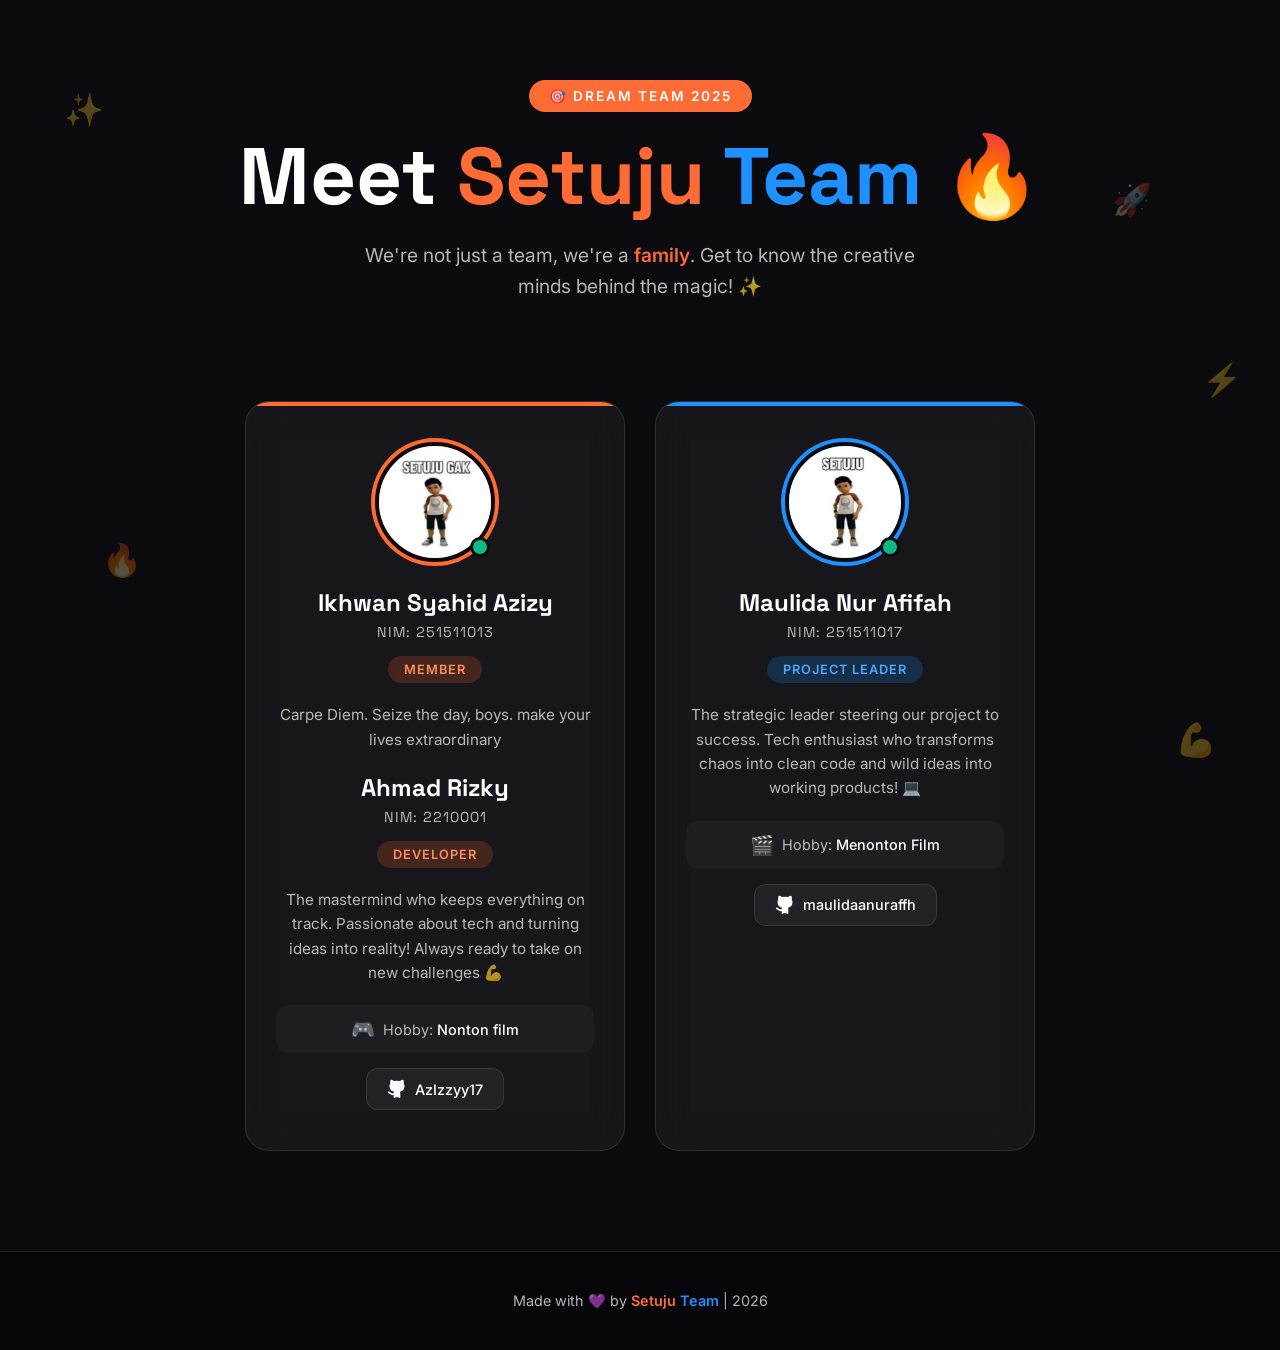
==== commit a0769d96: "Merge branch 'main' into ikhwan" ====
--- a/index.html
+++ b/index.html
@@ -43,6 +43,10 @@
                     <img src="ikhwan.jpeg" alt="Ahmad Rizky" class="profile-img">
                     <div class="status-dot"></div>
                 </div>
+                <h3 class="member-name">Ikhwan Syahid Azizy</h3>
+                <p class="member-nim">NIM: 251511013</p>
+                <span class="member-role">Member</span>
+                <p class="member-intro">Carpe Diem. Seize the day, boys. make your lives extraordinary</p>
                 <h3 class="member-name">Ahmad Rizky</h3>
                 <p class="member-nim">NIM: 2210001</p>
                 <span class="member-role">Developer</span>
@@ -50,7 +54,7 @@
                     ideas into reality! Always ready to take on new challenges 💪</p>
                 <div class="hobby-section">
                     <span class="hobby-icon">🎮</span>
-                    <span class="hobby-text">Hobby: <span>Gaming & Coding</span></span>
+                    <span class="hobby-text">Hobby: <span>Nonton film</span></span>
                 </div>
                 <div class="social-links">
                 <a href="https://github.com/AzIzzyy17" target="_blank" class="github-btn">
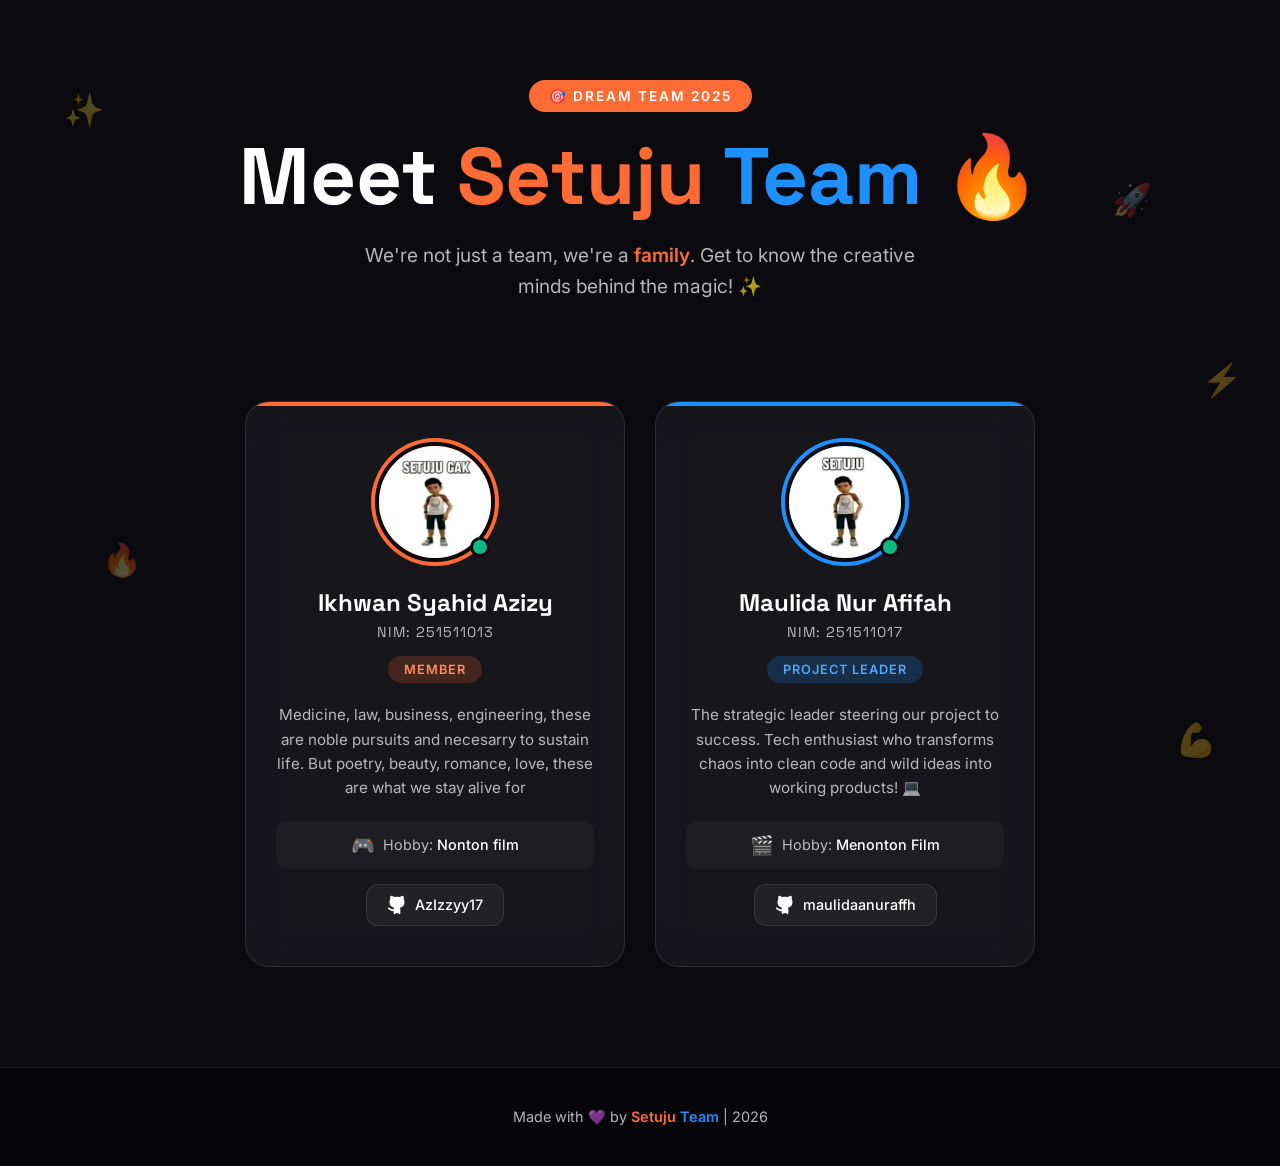
==== commit 81ff2e6f: "Update: identitas Ikhwan" ====
--- a/index.html
+++ b/index.html
@@ -46,12 +46,7 @@
                 <h3 class="member-name">Ikhwan Syahid Azizy</h3>
                 <p class="member-nim">NIM: 251511013</p>
                 <span class="member-role">Member</span>
-                <p class="member-intro">Carpe Diem. Seize the day, boys. make your lives extraordinary</p>
-                <h3 class="member-name">Ahmad Rizky</h3>
-                <p class="member-nim">NIM: 2210001</p>
-                <span class="member-role">Developer</span>
-                <p class="member-intro">The mastermind who keeps everything on track. Passionate about tech and turning
-                    ideas into reality! Always ready to take on new challenges 💪</p>
+                <p class="member-intro">Medicine, law, business, engineering, these are noble pursuits and necesarry to sustain life. But poetry, beauty, romance, love, these are what we stay alive for</p>
                 <div class="hobby-section">
                     <span class="hobby-icon">🎮</span>
                     <span class="hobby-text">Hobby: <span>Nonton film</span></span>
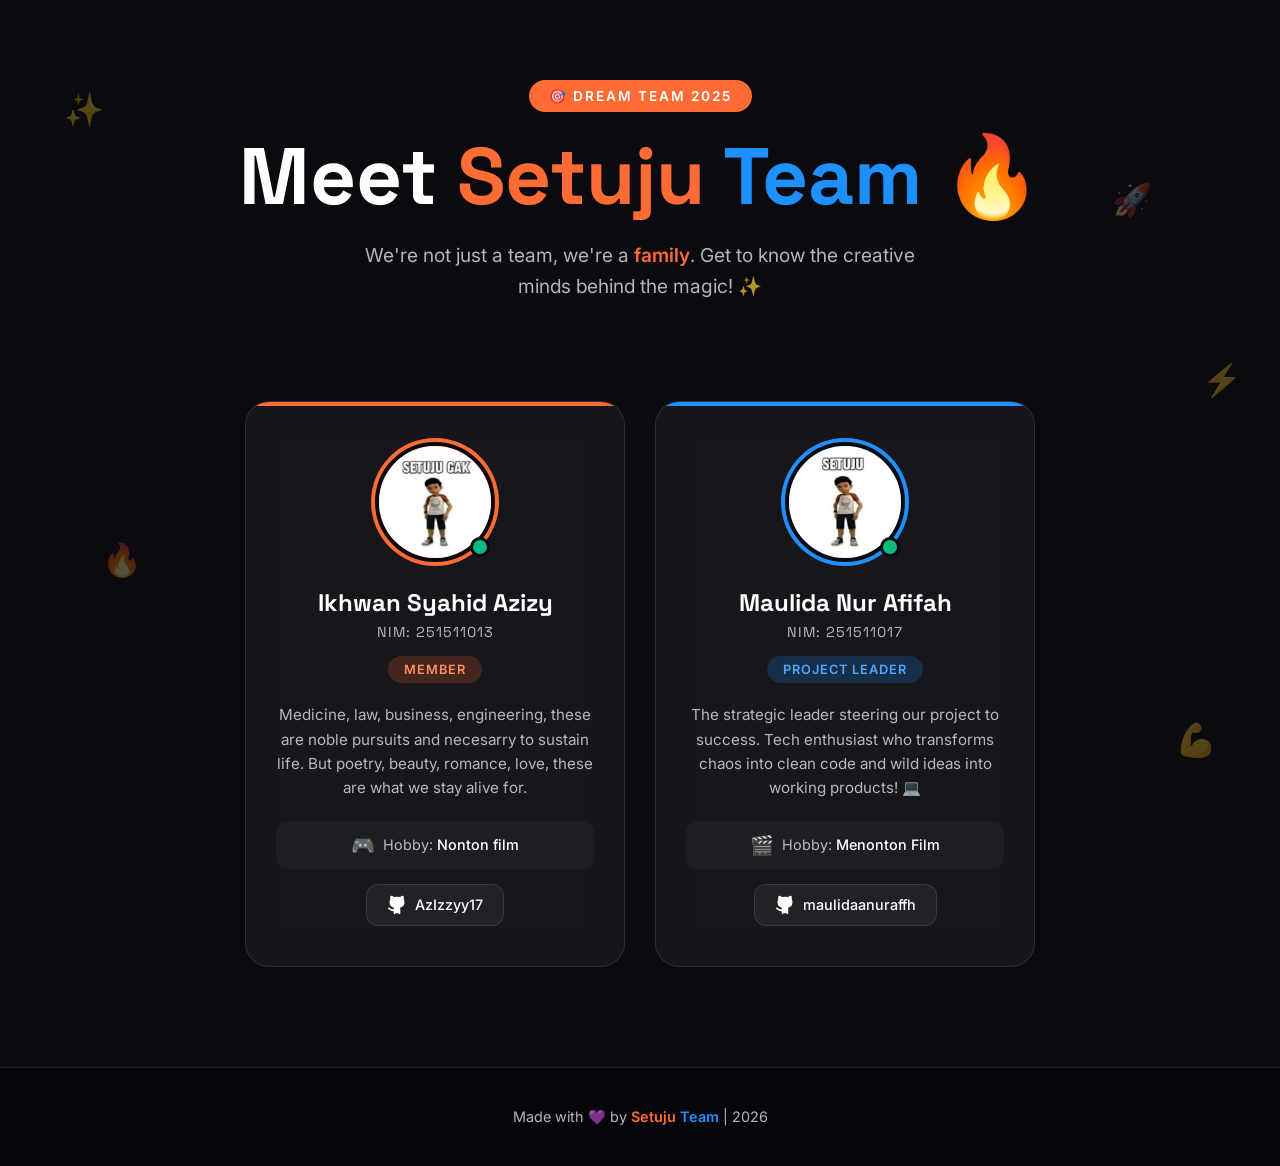
==== commit ccec735b: "Update: Caption Ikhwan" ====
--- a/index.html
+++ b/index.html
@@ -46,7 +46,7 @@
                 <h3 class="member-name">Ikhwan Syahid Azizy</h3>
                 <p class="member-nim">NIM: 251511013</p>
                 <span class="member-role">Member</span>
-                <p class="member-intro">Medicine, law, business, engineering, these are noble pursuits and necesarry to sustain life. But poetry, beauty, romance, love, these are what we stay alive for</p>
+                <p class="member-intro">Medicine, law, business, engineering, these are noble pursuits and necesarry to sustain life. But poetry, beauty, romance, love, these are what we stay alive for.</p>
                 <div class="hobby-section">
                     <span class="hobby-icon">🎮</span>
                     <span class="hobby-text">Hobby: <span>Nonton film</span></span>
